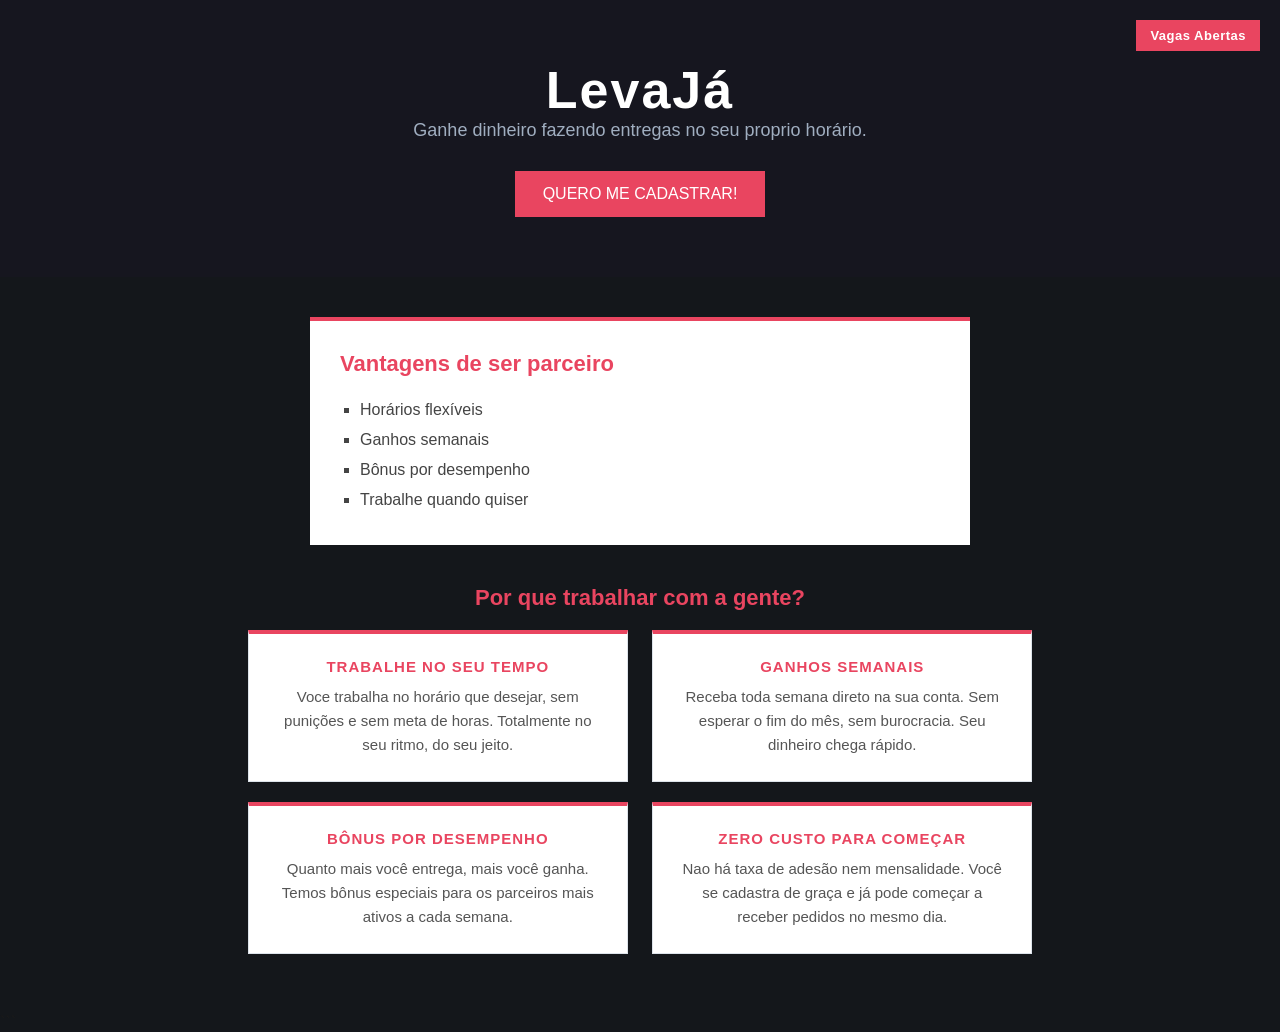
==== html/index.html @ 7e14f2e0 "Primeira versão da Landing Page LevaJa" ====
<!DOCTYPE html>
<html lang="pt-br">

<head>

    <!-- Início das configurações da página -->

    <!-- Conexao com o arquivo CSS externo -->
    <link rel="stylesheet" href="../css/style.css">

    <!-- Permite que a pagina se adapte em celulares -->
    <meta name="viewport" content="width=device-width, initial-scale=1.0">

    <title>LevaJa</title>

    <!-- Fim das configurações da página -->

</head>

<body>

    <!-- Início do cabeçalho principal -->

    <!-- Área principal da Landing Page contendo
         o nome da empresa, uma breve descrição
         e o botão de cadastro -->

    <header class="topo">

        <!-- Início do selo de destaque -->

        <!-- Selo informando que existem vagas abertas -->
        <div class="badge">Vagas Abertas</div>

        <!-- Fim do selo de destaque -->


        <!-- Início da logo -->

        <h1 class="logo">LevaJá</h1>

        <!-- Fim da logo -->


        <!-- Início do subtítulo -->

        <p class="subtitulo">
            Ganhe dinheiro fazendo entregas no seu proprio horário.
        </p>

        <!-- Fim do subtítulo -->


        <!-- Início do botão de cadastro -->

        <!-- Link que leva o usuário para a página de cadastro -->
        <a href="cadastro.html" class="btn-cadastro">
            Quero me cadastrar!
        </a>

        <!-- Fim do botão de cadastro -->

    </header>

    <!-- Fim do cabeçalho principal -->


    <!-- Início da seção de benefícios -->

    <!-- Lista simples apresentando as principais
         vantagens para novos entregadores -->

    <section class="beneficios">

        <h2>Vantagens de ser parceiro</h2>

        <!-- Início da lista de benefícios -->

        <ul>

            <li>Horários flexíveis</li>

            <li>Ganhos semanais</li>

            <li>Bônus por desempenho</li>

            <li>Trabalhe quando quiser</li>

        </ul>

        <!-- Fim da lista de benefícios -->

    </section>

    <!-- Fim da seção de benefícios -->


    <!-- Início da seção de vantagens -->

    <!-- Área com cards contendo informações
         mais detalhadas sobre a plataforma -->

    <section class="vantagens">

        <h2 class="vantagens-titulo">Por que trabalhar com a gente?</h2>

        <!-- Início do agrupamento dos cards -->

        <div class="cards">

            <!-- Início do card flexibilidade -->

            <div class="card">

                <h3 class="card-titulo">TRABALHE NO SEU TEMPO</h3>

                <p class="card-descricao">
                    Voce trabalha no horário que desejar, sem punições e sem meta de horas. Totalmente no seu ritmo, do seu jeito.
                </p>

            </div>

            <!-- Fim do card flexibilidade -->


            <!-- Início do card ganhos semanais -->

            <div class="card">

                <h3 class="card-titulo">GANHOS SEMANAIS</h3>

                <p class="card-descricao">
                    Receba toda semana direto na sua conta. Sem esperar o fim do mês, sem burocracia. Seu dinheiro chega rápido.
                </p>

            </div>

            <!-- Fim do card ganhos semanais -->


            <!-- Início do card bônus -->

            <div class="card">

                <h3 class="card-titulo">BÔNUS POR DESEMPENHO</h3>

                <p class="card-descricao">
                    Quanto mais você entrega, mais você ganha. Temos bônus especiais para os parceiros mais ativos a cada semana.
                </p>

            </div>

            <!-- Fim do card bônus -->


            <!-- Início do card cadastro gratuito -->

            <div class="card">

                <h3 class="card-titulo">ZERO CUSTO PARA COMEÇAR</h3>

                <p class="card-descricao">
                    Nao há taxa de adesão nem mensalidade. Você se cadastra de graça e já pode começar a receber pedidos no mesmo dia.
                </p>

            </div>

            <!-- Fim do card cadastro gratuito -->

        </div>

        <!-- Fim do agrupamento dos cards -->

    </section>

    <!-- Fim da seção de vantagens -->

</body>

</html>
```
---- css/style.css ----
/* Início do estilo geral da página */

/* Define as configurações básicas utilizadas em toda a página */

body{

    background-color: #14171b;

    font-family: Arial, sans-serif;

    margin: 0;

    color: #1a1a1a;

}

/* Fim do estilo geral da página */



/* Início do cabeçalho principal */

/* Área superior da página contendo a logo,
   o texto de apresentação e o botão de cadastro */

.topo{

    width: 100%;

    background-color: #16161f;

    color: white;

    text-align: center;

    padding: 60px 20px;

    position: relative;

    box-sizing: border-box;

}

/* Fim do cabeçalho principal */



/* Início da logo */

/* Personaliza o título principal da plataforma */

.logo{

    font-size: 52px;

    font-family: Arial, sans-serif;

    margin: 0;

    letter-spacing: 2px;

}

/* Fim da logo */



/* Início do subtítulo */

/* Texto complementar exibido abaixo da logo */

.subtitulo{

    font-size: 18px;

    color: #a0aec0;

    margin: 0 0 30px 0;

}

/* Fim do subtítulo */



/* Início do botão de cadastro */

/* Estilização do botão principal da página */

.btn-cadastro{

    background-color: #e94560;

    color: white;

    text-decoration: none;

    padding: 14px 28px;

    border: none;

    text-transform: uppercase;

    display: inline-block;

}

/* Fim do botão de cadastro */



/* Início da seção de benefícios */

/* Bloco que apresenta as principais vantagens
   para novos entregadores */

.beneficios{

    width: 600px;

    margin: 40px auto;

    padding: 30px;

    background-color: white;

    border-top: 4px solid #e94560;

}

/* Fim da seção de benefícios */



/* Início do título da seção de benefícios */

/* Destaca o título da área de benefícios */

.beneficios h2{

    font-size: 22px;

    color: #e94560;

    margin-top: 0;

}

/* Fim do título da seção de benefícios */



/* Início da lista de benefícios */

/* Define a aparência da lista principal */

ul{

    list-style-type: square;

    padding-left: 20px;

    margin: 0;

}

ul li{

    padding: 6px 0;

    font-size: 16px;

    color: #444;

}

/* Fim da lista de benefícios */



/* Início da seção de vantagens */

/* Área que contém os cards informativos */

.vantagens{

    width: 860px;

    margin: 40px auto;

    padding: 0;

    box-sizing: border-box;

}

/* Fim da seção de vantagens */



/* Início do título da seção de vantagens */

/* Centraliza e destaca o título da seção */

.vantagens-titulo{

    font-size: 22px;

    color: #e94560;

    text-align: center;

    margin: top 15px;

}

/* Fim do título da seção de vantagens */



/* Início do agrupamento dos cards */

/* Organiza os cards na página */

.cards{

    width: 100%;

    text-align: center;

}

/* Fim do agrupamento dos cards */



/* Início dos cards */

/* Define o visual individual de cada card */

.card{

    width: 380px;

    display: inline-block;

    background-color: white;

    border: 1px solid #dde3ea;

    border-top: 4px solid #e94560;

    padding: 24px;

    margin: 0 10px 20px 10px;

    box-sizing: border-box;

}

/* Fim dos cards */



/* Início do título dos cards */

/* Destaca o assunto principal de cada card */

.card-titulo{

    font-size: 15px;

    color: #e94560;

    text-transform: uppercase;

    margin: 0 0 10px 0;

    letter-spacing: 1px;

}

/* Fim do título dos cards */



/* Início da descrição dos cards */

/* Texto explicativo exibido dentro dos cards */

.card-descricao{

    font-size: 15px;

    color: #555;

    margin: 0;

    line-height: 1.6;

}

/* Fim da descrição dos cards */



/* Início do formulário */

/* Área utilizada para o cadastro dos entregadores */

.formulario{

    width: 600px;

    margin: 40px auto;

    padding: 30px;

    border: 1px solid #dde3ea;

    background-color: white;

    box-sizing: border-box;

}

/* Fim do formulário */



/* Início do título do formulário */

.formulario h2{

    font-size: 22px;

    color: #1a1a2e;

    margin-top: 0;

}

/* Fim do título do formulário */



/* Início dos campos do formulário */

/* Define a aparência dos campos de entrada */

input{

    width: 100%;

    padding: 10px 12px;

    border: 1px solid #ccc;

    font-size: 15px;

    box-sizing: border-box;

}

/* Fim dos campos do formulário */



/* Início do botão de envio */

input[type="submit"]{

    background-color: #1a1a2e;

    color: white;

    border: none;

    cursor: pointer;

    font-size: 15px;

    padding: 12px;

    text-transform: uppercase;

}

/* Fim do botão de envio */



/* Início do link de retorno */

/* Link utilizado para voltar à página principal */

.link-rodape{

    color: #1a1a2e;

    text-decoration: underline;

    font-size: 14px;

}

/* Fim do link de retorno */



/* Início do selo de vagas */

/* Destaque visual exibido no canto superior do cabeçalho */

.badge{

    position: absolute;

    top: 20px;

    right: 20px;

    background-color: #e94560;

    color: white;

    padding: 8px 14px;

    font-size: 13px;

    font-weight: bold;

    letter-spacing: 0.5px;

}

/* Fim do selo de vagas */
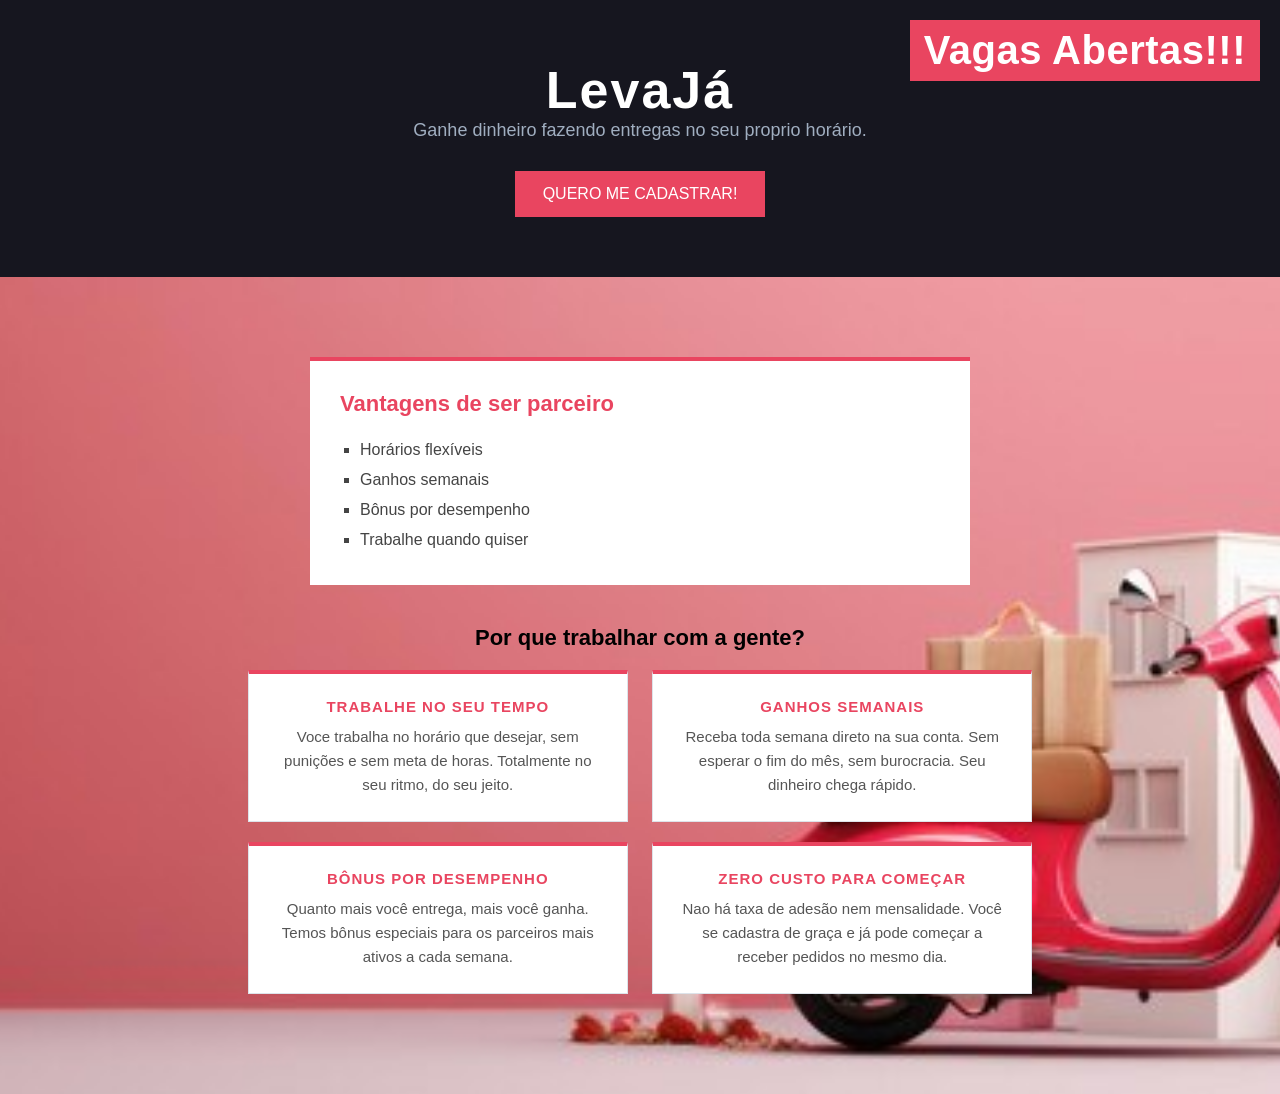
==== commit b6f84d7d: "Adiciona imagem de fundo e ajustes visuais" ====
--- a/html/index.html
+++ b/html/index.html
@@ -30,7 +30,7 @@
         <!-- Início do selo de destaque -->
 
         <!-- Selo informando que existem vagas abertas -->
-        <div class="badge">Vagas Abertas</div>
+        <div class="badge">Vagas Abertas!!!</div>
 
         <!-- Fim do selo de destaque -->
 
@@ -67,10 +67,11 @@
 
     <!-- Início da seção de benefícios -->
 
-    <!-- Lista simples apresentando as principais
-         vantagens para novos entregadores -->
+    <!-- Lista simples apresentando as principais vantagens para novos entregadores, e section para estilização da imagem de fundo -->
 
-    <section class="beneficios">
+   <section class="conteudo">
+
+         <section class="beneficios">
 
         <h2>Vantagens de ser parceiro</h2>
 
@@ -172,10 +173,9 @@
         <!-- Fim do agrupamento dos cards -->
 
     </section>
-
-    <!-- Fim da seção de vantagens -->
+</section>
+    <!-- Fim da seção de vantagens e "section" para estilização da imagem de fundo -->
 
 </body>
 
 </html>
-```
--- a/css/style.css
+++ b/css/style.css
@@ -107,7 +107,23 @@
 
 /* Fim do botão de cadastro */
 
-
+/* Estilização da imagem de fundo */
+
+.conteudo{
+
+    background-image: url("../img/conceito-de-entrega-on-line-entrega-de-resposta-rapida-por-scooter-motocicleta-generativa-ai_90099-6853.jpg");
+
+    background-repeat: repeat;
+
+    background-size: cover;
+
+    background-position: center;
+
+    padding: 40px 0;
+
+}
+
+/* Fim da estilização da imagem de fundo */
 
 /* Início da seção de benefícios */
 
@@ -206,227 +222,227 @@
 
     font-size: 22px;
 
+    color: #000000;
+
+    text-align: center;
+
+    margin: top 15px;
+
+}
+
+/* Fim do título da seção de vantagens */
+
+
+
+/* Início do agrupamento dos cards */
+
+/* Organiza os cards na página */
+
+.cards{
+
+    width: 100%;
+
+    text-align: center;
+
+}
+
+/* Fim do agrupamento dos cards */
+
+
+
+/* Início dos cards */
+
+/* Define o visual individual de cada card */
+
+.card{
+
+    width: 380px;
+
+    display: inline-block;
+
+    background-color: white;
+
+    border: 1px solid #dde3ea;
+
+    border-top: 4px solid #e94560;
+
+    padding: 24px;
+
+    margin: 0 10px 20px 10px;
+
+    box-sizing: border-box;
+
+}
+
+/* Fim dos cards */
+
+
+
+/* Início do título dos cards */
+
+/* Destaca o assunto principal de cada card */
+
+.card-titulo{
+
+    font-size: 15px;
+
     color: #e94560;
 
-    text-align: center;
-
-    margin: top 15px;
-
-}
-
-/* Fim do título da seção de vantagens */
-
-
-
-/* Início do agrupamento dos cards */
-
-/* Organiza os cards na página */
-
-.cards{
+    text-transform: uppercase;
+
+    margin: 0 0 10px 0;
+
+    letter-spacing: 1px;
+
+}
+
+/* Fim do título dos cards */
+
+
+
+/* Início da descrição dos cards */
+
+/* Texto explicativo exibido dentro dos cards */
+
+.card-descricao{
+
+    font-size: 15px;
+
+    color: #555;
+
+    margin: 0;
+
+    line-height: 1.6;
+
+}
+
+/* Fim da descrição dos cards */
+
+
+
+/* Início do formulário */
+
+/* Área utilizada para o cadastro dos entregadores */
+
+.formulario{
+
+    width: 600px;
+
+    margin: 40px auto;
+
+    padding: 30px;
+
+    border: 1px solid #dde3ea;
+
+    background-color: white;
+
+    box-sizing: border-box;
+
+}
+
+/* Fim do formulário */
+
+
+
+/* Início do título do formulário */
+
+.formulario h2{
+
+    font-size: 22px;
+
+    color: #1a1a2e;
+
+    margin-top: 0;
+
+}
+
+/* Fim do título do formulário */
+
+
+
+/* Início dos campos do formulário */
+
+/* Define a aparência dos campos de entrada */
+
+input{
 
     width: 100%;
 
-    text-align: center;
-
-}
-
-/* Fim do agrupamento dos cards */
-
-
-
-/* Início dos cards */
-
-/* Define o visual individual de cada card */
-
-.card{
-
-    width: 380px;
-
-    display: inline-block;
-
-    background-color: white;
-
-    border: 1px solid #dde3ea;
-
-    border-top: 4px solid #e94560;
-
-    padding: 24px;
-
-    margin: 0 10px 20px 10px;
+    padding: 10px 12px;
+
+    border: 1px solid #ccc;
+
+    font-size: 15px;
 
     box-sizing: border-box;
 
 }
 
-/* Fim dos cards */
-
-
-
-/* Início do título dos cards */
-
-/* Destaca o assunto principal de cada card */
-
-.card-titulo{
+/* Fim dos campos do formulário */
+
+
+
+/* Início do botão de envio */
+
+input[type="submit"]{
+
+    background-color: #1a1a2e;
+
+    color: white;
+
+    border: none;
+
+    cursor: pointer;
 
     font-size: 15px;
 
-    color: #e94560;
+    padding: 12px;
 
     text-transform: uppercase;
 
-    margin: 0 0 10px 0;
-
-    letter-spacing: 1px;
-
-}
-
-/* Fim do título dos cards */
-
-
-
-/* Início da descrição dos cards */
-
-/* Texto explicativo exibido dentro dos cards */
-
-.card-descricao{
-
-    font-size: 15px;
-
-    color: #555;
-
-    margin: 0;
-
-    line-height: 1.6;
-
-}
-
-/* Fim da descrição dos cards */
-
-
-
-/* Início do formulário */
-
-/* Área utilizada para o cadastro dos entregadores */
-
-.formulario{
-
-    width: 600px;
-
-    margin: 40px auto;
-
-    padding: 30px;
-
-    border: 1px solid #dde3ea;
-
-    background-color: white;
-
-    box-sizing: border-box;
-
-}
-
-/* Fim do formulário */
-
-
-
-/* Início do título do formulário */
-
-.formulario h2{
-
-    font-size: 22px;
+}
+
+/* Fim do botão de envio */
+
+
+
+/* Início do link de retorno */
+
+/* Link utilizado para voltar à página principal */
+
+.link-rodape{
 
     color: #1a1a2e;
 
-    margin-top: 0;
-
-}
-
-/* Fim do título do formulário */
-
-
-
-/* Início dos campos do formulário */
-
-/* Define a aparência dos campos de entrada */
-
-input{
-
-    width: 100%;
-
-    padding: 10px 12px;
-
-    border: 1px solid #ccc;
-
-    font-size: 15px;
-
-    box-sizing: border-box;
-
-}
-
-/* Fim dos campos do formulário */
-
-
-
-/* Início do botão de envio */
-
-input[type="submit"]{
-
-    background-color: #1a1a2e;
+    text-decoration: underline;
+
+    font-size: 14px;
+
+}
+
+/* Fim do link de retorno */
+
+
+
+/* Início do selo de vagas */
+
+/* Destaque visual exibido no canto superior do cabeçalho */
+
+.badge{
+
+    position: absolute;
+
+    top: 20px;
+
+    right: 20px;
+
+    background-color: #e94560;
 
     color: white;
 
-    border: none;
-
-    cursor: pointer;
-
-    font-size: 15px;
-
-    padding: 12px;
-
-    text-transform: uppercase;
-
-}
-
-/* Fim do botão de envio */
-
-
-
-/* Início do link de retorno */
-
-/* Link utilizado para voltar à página principal */
-
-.link-rodape{
-
-    color: #1a1a2e;
-
-    text-decoration: underline;
-
-    font-size: 14px;
-
-}
-
-/* Fim do link de retorno */
-
-
-
-/* Início do selo de vagas */
-
-/* Destaque visual exibido no canto superior do cabeçalho */
-
-.badge{
-
-    position: absolute;
-
-    top: 20px;
-
-    right: 20px;
-
-    background-color: #e94560;
-
-    color: white;
-
     padding: 8px 14px;
 
-    font-size: 13px;
+    font-size: 40px;
 
     font-weight: bold;
 
